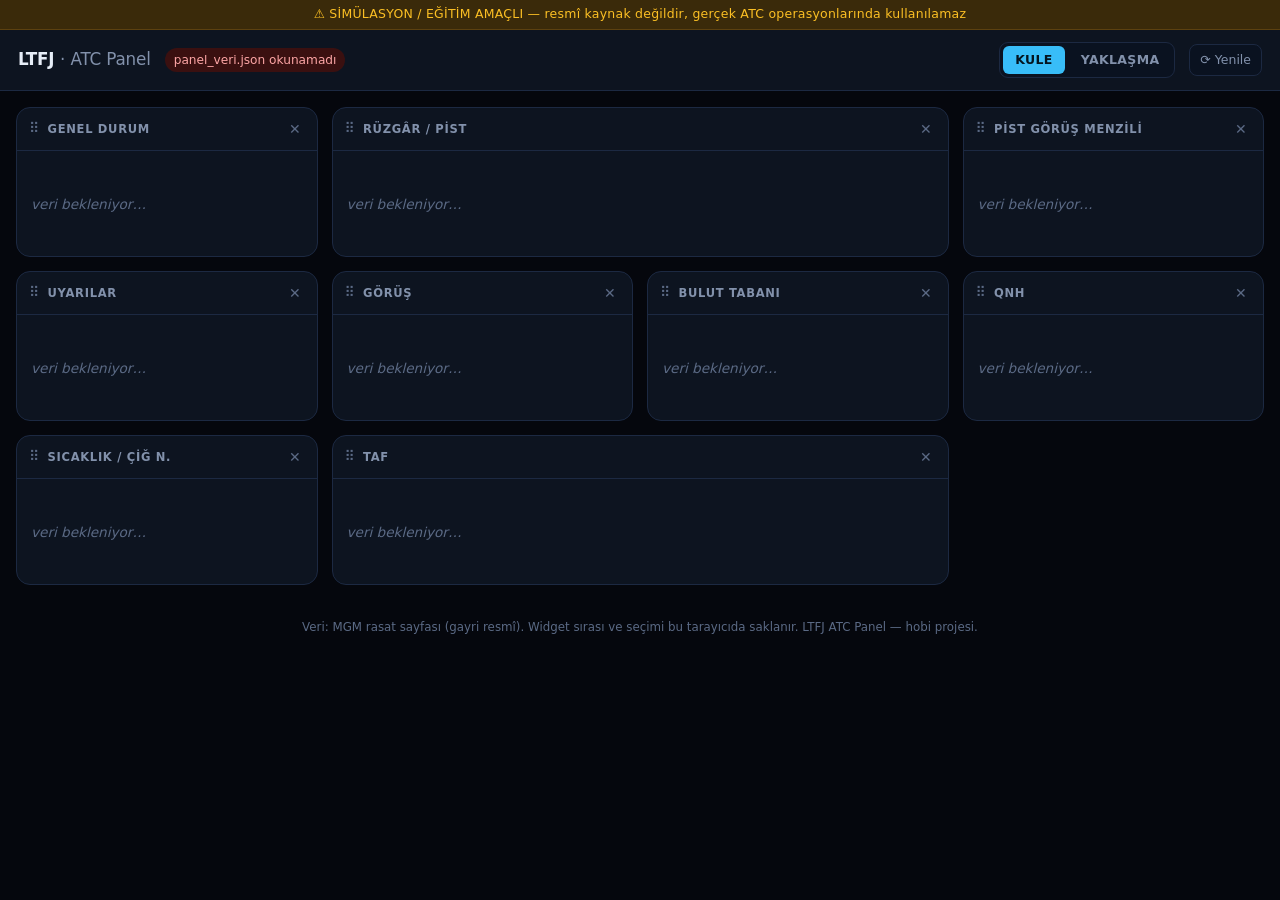
==== panel.html @ 1ec4395b "ATC kontrolörleri için widget tabanlı panel ekle (panel.html) Hava trafik kontrolörleri icin ham MET" ====
<!DOCTYPE html>
<html lang="tr">
<head>
<meta charset="utf-8">
<meta name="viewport" content="width=device-width, initial-scale=1">
<title>LTFJ · ATC Panel</title>
<meta name="description" content="LTFJ için widget tabanlı, koyu temalı hava trafik kontrol panosu">
<style>
  :root {
    --bg:#05070d; --panel:#0d1420; --panel2:#101a2c; --cizgi:#1c2942;
    --metin:#e6edf7; --soluk:#8291ab; --soluk2:#5b6a85;
    --accent:#38bdf8; --iyi:#22c55e; --uyari:#f59e0b; --kotu:#ef4444;
    --blu:#3b82f6; --wht:#94a3b8; --grn:#22c55e; --ylo:#eab308; --amb:#f97316; --red:#ef4444;
  }
  * { box-sizing:border-box; }
  html, body { background:var(--bg); }
  body {
    margin:0; color:var(--metin); min-height:100vh;
    font:15px/1.5 ui-sans-serif,system-ui,-apple-system,"Segoe UI",Roboto,sans-serif;
    -webkit-font-smoothing:antialiased;
  }
  .uyari-seridi {
    background:#3a2a0a; color:#fbbf24; border-bottom:1px solid #5c4110;
    font-size:.78rem; text-align:center; padding:5px 10px; letter-spacing:.02em;
  }
  header {
    display:flex; align-items:center; gap:14px; flex-wrap:wrap;
    padding:12px 18px; border-bottom:1px solid var(--cizgi); background:var(--panel);
    position:sticky; top:0; z-index:20;
  }
  header h1 { font-size:1.05rem; margin:0; font-weight:700; letter-spacing:-.01em; }
  header h1 span { color:var(--soluk); font-weight:500; }
  .tazelik { font-size:.76rem; padding:3px 9px; border-radius:999px; background:#132036; color:var(--soluk); white-space:nowrap; }
  .tazelik.uyari { background:#3a2a0a; color:#fbbf24; }
  .tazelik.kotu { background:#3a1010; color:#fca5a5; }
  .rol-secici { display:flex; gap:4px; background:#0a1220; border:1px solid var(--cizgi); border-radius:9px; padding:3px; }
  .rol-secici button {
    background:transparent; border:0; color:var(--soluk); font:inherit; font-weight:650;
    font-size:.78rem; padding:5px 12px; border-radius:6px; cursor:pointer; letter-spacing:.03em;
  }
  .rol-secici button.aktif { background:var(--accent); color:#04141f; }
  .spacer { flex:1; }
  .gizli-bar { display:flex; gap:6px; flex-wrap:wrap; align-items:center; }
  .gizli-bar .etiket { font-size:.72rem; color:var(--soluk2); }
  .chip {
    font-size:.74rem; color:var(--soluk); background:#0a1220; border:1px solid var(--cizgi);
    border-radius:999px; padding:4px 10px; cursor:pointer;
  }
  .chip:hover { color:var(--metin); border-color:var(--accent); }
  button.yenile {
    background:#0a1220; border:1px solid var(--cizgi); color:var(--soluk);
    border-radius:8px; padding:6px 10px; font:inherit; font-size:.78rem; cursor:pointer;
  }
  button.yenile:hover { color:var(--metin); border-color:var(--accent); }

  main { padding:16px; max-width:1600px; margin:0 auto; }
  #grid {
    display:grid; grid-template-columns:repeat(auto-fill, minmax(270px, 1fr)); gap:14px;
  }
  .w {
    background:var(--panel); border:1px solid var(--cizgi); border-radius:14px;
    padding:0; display:flex; flex-direction:column; min-height:150px;
  }
  .w.dragging { opacity:.35; }
  .w.buyuk { grid-column:span 2; }
  @media (max-width:640px) { .w.buyuk { grid-column:span 1; } }
  .w-bas {
    display:flex; align-items:center; gap:8px; padding:10px 12px;
    border-bottom:1px solid var(--cizgi); cursor:grab; user-select:none;
  }
  .w-bas:active { cursor:grabbing; }
  .w-bas .tutamac { color:var(--soluk2); font-size:.9rem; }
  .w-bas .baslik { font-size:.72rem; font-weight:700; letter-spacing:.06em; text-transform:uppercase; color:var(--soluk); }
  .w-bas .gizle { margin-left:auto; background:none; border:0; color:var(--soluk2); cursor:pointer; font-size:.85rem; padding:2px 4px; }
  .w-bas .gizle:hover { color:var(--kotu); }
  .w-govde { padding:14px; flex:1; display:flex; flex-direction:column; gap:8px; justify-content:center; }

  .buyuk-sayi { font-size:2.3rem; font-weight:700; letter-spacing:-.02em; font-variant-numeric:tabular-nums; line-height:1.05; }
  .birim { font-size:1rem; color:var(--soluk); font-weight:500; margin-left:4px; }
  .alt-satir { font-size:.8rem; color:var(--soluk); }
  .rozet { display:inline-flex; align-items:center; gap:6px; font-weight:700; font-size:.82rem; padding:4px 10px; border-radius:999px; color:#04141f; width:fit-content; }
  .liste { list-style:none; margin:0; padding:0; display:flex; flex-direction:column; gap:6px; font-size:.84rem; }
  .liste li { display:flex; justify-content:space-between; gap:10px; color:var(--metin); }
  .liste li b { font-variant-numeric:tabular-nums; }
  .kuyruk-uyari { color:var(--kotu); font-weight:700; }
  .bos { color:var(--soluk2); font-size:.85rem; font-style:italic; }
  .spark { width:100%; height:56px; display:block; margin-top:2px; }
  .spark-bos { font-size:.76rem; color:var(--soluk2); font-style:italic; }
  pre.ham {
    background:#0a1120; border:1px solid var(--cizgi); border-radius:9px; padding:9px 10px;
    font:.76rem/1.5 ui-monospace,SFMono-Regular,Menlo,monospace; color:var(--soluk);
    white-space:pre-wrap; word-break:break-word; margin:6px 0 0;
  }
  .taf-satir { padding:2px 0; }
  .dikkat-ok { color:var(--iyi); font-weight:650; }
  .dikkat-liste { list-style:none; margin:0; padding:0; display:flex; flex-direction:column; gap:8px; }
  .dikkat-liste li {
    background:#2a0f10; border:1px solid #5c1f22; color:#fca5a5; border-radius:9px;
    padding:8px 10px; font-size:.84rem; font-weight:600;
  }
  footer { text-align:center; color:var(--soluk2); font-size:.74rem; padding:18px 12px 30px; }
</style>
</head>
<body>

<div class="uyari-seridi">⚠️ SİMÜLASYON / EĞİTİM AMAÇLI — resmî kaynak değildir, gerçek ATC operasyonlarında kullanılamaz</div>

<header>
  <h1>LTFJ <span>· ATC Panel</span></h1>
  <span id="tazelik" class="tazelik">yükleniyor…</span>
  <div class="spacer"></div>
  <div class="gizli-bar" id="gizliBar"></div>
  <div class="rol-secici" role="group" aria-label="Kontrolör rolü">
    <button data-rol="TWR" id="rolTWR">KULE</button>
    <button data-rol="APP" id="rolAPP">YAKLAŞMA</button>
  </div>
  <button class="yenile" id="yenileBtn">⟳ Yenile</button>
</header>

<main>
  <div id="grid"></div>
</main>

<footer>Veri: MGM rasat sayfası (gayri resmî). Widget sırası ve seçimi bu tarayıcıda saklanır. LTFJ ATC Panel — hobi projesi.</footer>

<script>
(function () {
  "use strict";

  var DATA_URL = "panel_veri.json";
  var STORAGE_KEY = "ltfj_panel_v1";
  var REFRESH_MS = 60000;
  var GRAFIK_PENCERE_SAAT = 6;
  var GRAFIK_MIN_NOKTA = 2;
  var GRAFIK_YEDEK_NOKTA = 12;

  var RENK_KODU = { BLU:"#3b82f6", WHT:"#94a3b8", GRN:"#22c55e", YLO:"#eab308", AMB:"#f97316", RED:"#ef4444" };
  var RENK_SIMGE = { BLU:"🔵", WHT:"⚪", GRN:"🟢", YLO:"🟡", AMB:"🟠", RED:"🔴" };

  var WIDGETS = {
    durum:    { baslik: "Genel Durum",         buyuk:false, render: renderDurum },
    ruzgar:   { baslik: "Rüzgâr / Pist",        buyuk:true,  render: renderRuzgar },
    rvr:      { baslik: "Pist Görüş Menzili",   buyuk:false, render: renderRVR },
    gorus:    { baslik: "Görüş",                buyuk:false, render: renderGorus },
    tavan:    { baslik: "Bulut Tabanı",         buyuk:false, render: renderTavan },
    qnh:      { baslik: "QNH",                  buyuk:false, render: renderQNH },
    sicaklik: { baslik: "Sıcaklık / Çiğ N.",    buyuk:false, render: renderSicaklik },
    dikkat:   { baslik: "Uyarılar",             buyuk:false, render: renderDikkat },
    taf:      { baslik: "TAF",                  buyuk:true,  render: renderTAF },
  };

  var PRESETS = {
    TWR: ["durum", "ruzgar", "rvr", "dikkat", "gorus", "tavan", "qnh", "sicaklik", "taf"],
    APP: ["durum", "qnh", "tavan", "gorus", "dikkat", "ruzgar", "sicaklik", "rvr", "taf"],
  };

  var grid = document.getElementById("grid");
  var tazelikEl = document.getElementById("tazelik");
  var gizliBar = document.getElementById("gizliBar");
  var veri = null;
  var layout = yukleDuzen();

  // ---------------------------------------------------------------- duzen ---
  function varsayilanDuzen(rol) {
    return { rol: rol, sira: PRESETS[rol].slice(), gizli: [] };
  }

  function yukleDuzen() {
    try {
      var ham = localStorage.getItem(STORAGE_KEY);
      if (!ham) return varsayilanDuzen("TWR");
      var d = JSON.parse(ham);
      if (!d || !Array.isArray(d.sira)) return varsayilanDuzen("TWR");
      var bilinen = Object.keys(WIDGETS);
      d.sira = d.sira.filter(function (k) { return bilinen.indexOf(k) !== -1; });
      bilinen.forEach(function (k) {
        if (d.sira.indexOf(k) === -1 && (d.gizli || []).indexOf(k) === -1) d.sira.push(k);
      });
      d.gizli = (d.gizli || []).filter(function (k) { return bilinen.indexOf(k) !== -1; });
      return d;
    } catch (e) { return varsayilanDuzen("TWR"); }
  }

  function kaydetDuzen() {
    try { localStorage.setItem(STORAGE_KEY, JSON.stringify(layout)); } catch (e) { /* localStorage yoksa sessizce gec */ }
  }

  function rolUygula(rol) {
    layout = varsayilanDuzen(rol);
    kaydetDuzen();
    izgaraKur();
    guncelleTumWidgetlar();
    rolDugmeleriGuncelle();
  }

  function rolDugmeleriGuncelle() {
    document.getElementById("rolTWR").classList.toggle("aktif", layout.rol === "TWR");
    document.getElementById("rolAPP").classList.toggle("aktif", layout.rol === "APP");
  }

  // ---------------------------------------------------------------- izgara ---
  function izgaraKur() {
    grid.innerHTML = "";
    layout.sira.forEach(function (key) {
      if (layout.gizli.indexOf(key) !== -1) return;
      var w = WIDGETS[key];
      if (!w) return;
      var sec = document.createElement("section");
      sec.className = "w" + (w.buyuk ? " buyuk" : "");
      sec.draggable = true;
      sec.dataset.key = key;
      sec.innerHTML =
        '<div class="w-bas">' +
          '<span class="tutamac">⠿</span>' +
          '<span class="baslik">' + w.baslik + '</span>' +
          '<button class="gizle" title="Widgetı gizle" data-gizle="' + key + '">✕</button>' +
        '</div>' +
        '<div class="w-govde" data-govde="' + key + '"><span class="bos">veri bekleniyor…</span></div>';
      grid.appendChild(sec);
    });
    gizliBarKur();
    surukleBirakBagla();
  }

  function gizliBarKur() {
    gizliBar.innerHTML = "";
    if (!layout.gizli.length) return;
    var etiket = document.createElement("span");
    etiket.className = "etiket";
    etiket.textContent = "Gizli:";
    gizliBar.appendChild(etiket);
    layout.gizli.forEach(function (key) {
      var w = WIDGETS[key];
      if (!w) return;
      var chip = document.createElement("button");
      chip.className = "chip";
      chip.textContent = "+ " + w.baslik;
      chip.addEventListener("click", function () {
        layout.gizli = layout.gizli.filter(function (k) { return k !== key; });
        if (layout.sira.indexOf(key) === -1) layout.sira.push(key);
        kaydetDuzen();
        izgaraKur();
        guncelleTumWidgetlar();
      });
      gizliBar.appendChild(chip);
    });
  }

  grid.addEventListener("click", function (e) {
    var btn = e.target.closest("[data-gizle]");
    if (!btn) return;
    var key = btn.getAttribute("data-gizle");
    layout.sira = layout.sira.filter(function (k) { return k !== key; });
    layout.gizli.push(key);
    kaydetDuzen();
    izgaraKur();
    guncelleTumWidgetlar();
  });

  // ------------------------------------------------------- surukle-birak ---
  function surukleBirakBagla() {
    var tumu = grid.querySelectorAll(".w");
    tumu.forEach(function (el) {
      el.addEventListener("dragstart", function () { el.classList.add("dragging"); });
      el.addEventListener("dragend", function () {
        el.classList.remove("dragging");
        layout.sira = [].slice.call(grid.querySelectorAll(".w")).map(function (n) { return n.dataset.key; });
        kaydetDuzen();
      });
    });
  }

  grid.addEventListener("dragover", function (e) {
    e.preventDefault();
    var suruklenen = grid.querySelector(".w.dragging");
    if (!suruklenen) return;
    var sonraki = surukleSonrakiElemani(e.clientY, e.clientX);
    if (sonraki == null) grid.appendChild(suruklenen);
    else grid.insertBefore(suruklenen, sonraki);
  });

  function surukleSonrakiElemani(y) {
    var elemanlar = [].slice.call(grid.querySelectorAll(".w:not(.dragging)"));
    var enYakin = { fark: -Infinity, el: null };
    elemanlar.forEach(function (el) {
      var kutu = el.getBoundingClientRect();
      var fark = y - kutu.top - kutu.height / 2;
      if (fark < 0 && fark > enYakin.fark) enYakin = { fark: fark, el: el };
    });
    return enYakin.el;
  }

  // ------------------------------------------------------------ tazelik ---
  function tazelikGuncelle() {
    if (!veri || !veri.uretildi) return;
    var uretildi = new Date(veri.uretildi);
    var farkDk = Math.round((Date.now() - uretildi.getTime()) / 60000);
    var metin = farkDk <= 0 ? "az önce güncellendi" : farkDk + " dk önce güncellendi";
    tazelikEl.textContent = metin;
    tazelikEl.className = "tazelik" + (farkDk >= 60 ? " kotu" : farkDk >= 20 ? " uyari" : "");
  }

  // -------------------------------------------------------------- veri ---
  function veriYukle() {
    fetch(DATA_URL + "?_=" + Date.now(), { cache: "no-store" })
      .then(function (r) { if (!r.ok) throw new Error("HTTP " + r.status); return r.json(); })
      .then(function (v) {
        veri = v;
        tazelikGuncelle();
        guncelleTumWidgetlar();
      })
      .catch(function (err) {
        tazelikEl.textContent = "panel_veri.json okunamadı";
        tazelikEl.className = "tazelik kotu";
        console.error("[panel] veri yüklenemedi:", err);
      });
  }

  function guncelleTumWidgetlar() {
    Object.keys(WIDGETS).forEach(function (key) {
      var govde = grid.querySelector('[data-govde="' + key + '"]');
      if (!govde) return;
      try { WIDGETS[key].render(govde, veri); }
      catch (e) { govde.innerHTML = '<span class="bos">render hatası</span>'; console.error(key, e); }
    });
  }

  // ------------------------------------------------------------ yardimci ---
  function esc(s) {
    return String(s == null ? "" : s).replace(/[&<>"']/g, function (c) {
      return { "&": "&amp;", "<": "&lt;", ">": "&gt;", '"': "&quot;", "'": "&#39;" }[c];
    });
  }

  function gecmisNoktalari(gecmis, alan, sinir) {
    var out = [];
    (gecmis || []).forEach(function (g) {
      var t = Date.parse(g.zaman);
      if (isNaN(t)) return;
      if (sinir != null && t < sinir) return;
      if (g[alan] == null) return;
      out.push([t, g[alan]]);
    });
    out.sort(function (a, b) { return a[0] - b[0]; });
    return out;
  }

  function grafikVerisi(gecmis, alan) {
    var simdi = Date.now();
    var sinir = simdi - GRAFIK_PENCERE_SAAT * 3600 * 1000;
    var noktalar = gecmisNoktalari(gecmis, alan, sinir);
    if (noktalar.length >= GRAFIK_MIN_NOKTA) return noktalar;
    var tumu = gecmisNoktalari(gecmis, alan, null);
    return tumu.slice(-GRAFIK_YEDEK_NOKTA);
  }

  function sparkline(noktalar, renk) {
    if (noktalar.length < 2) return '<div class="spark-bos">yetersiz veri</div>';
    var w = 280, h = 56;
    var vals = noktalar.map(function (p) { return p[1]; });
    var vMin = Math.min.apply(null, vals), vMax = Math.max.apply(null, vals);
    if (vMin === vMax) { vMin -= 1; vMax += 1; }
    var pad = (vMax - vMin) * 0.15; vMin -= pad; vMax += pad;
    var t0 = noktalar[0][0], t1 = noktalar[noktalar.length - 1][0];
    var span = (t1 - t0) || 1;
    function x(t) { return 4 + (w - 8) * ((t - t0) / span); }
    function y(v) { return h - 4 - (h - 8) * ((v - vMin) / (vMax - vMin)); }
    var d = noktalar.map(function (p, i) { return (i === 0 ? "M" : "L") + x(p[0]).toFixed(1) + "," + y(p[1]).toFixed(1); }).join(" ");
    var lx = x(noktalar[noktalar.length - 1][0]), ly = y(noktalar[noktalar.length - 1][1]);
    return '<svg viewBox="0 0 ' + w + ' ' + h + '" class="spark" preserveAspectRatio="none">' +
      '<path d="' + d + '" fill="none" stroke="' + renk + '" stroke-width="2" stroke-linejoin="round" stroke-linecap="round"/>' +
      '<circle cx="' + lx.toFixed(1) + '" cy="' + ly.toFixed(1) + '" r="3" fill="' + renk + '"/></svg>';
  }

  function polar(cx, cy, bearingDeg, r) {
    var rad = bearingDeg * Math.PI / 180;
    return { x: cx + r * Math.sin(rad), y: cy - r * Math.cos(rad) };
  }

  // ------------------------------------------------------------ widgetlar ---
  function bosMetar(govde) { govde.innerHTML = '<span class="bos">METAR/SPECI yok</span>'; }

  function renderDurum(govde, v) {
    var m = v && v.metar;
    if (!m) return bosMetar(govde);
    if (!m.renk) { govde.innerHTML = '<span class="bos">renk durumu hesaplanamadı</span>'; return; }
    var kod = m.renk[0], aciklama = m.renk[1];
    govde.innerHTML =
      '<div class="rozet" style="background:' + (RENK_KODU[kod] || "#666") + '">' + (RENK_SIMGE[kod] || "") + " " + kod + "</div>" +
      '<div class="alt-satir">' + esc(aciklama) + "</div>" +
      '<div class="alt-satir">' + esc(m.ozet) + "</div>";
  }

  function renderRuzgar(govde, v) {
    var m = v && v.metar;
    if (!m) return bosMetar(govde);
    var yon = m.ruzgar.yon, hiz = m.ruzgar.hiz, hamle = m.ruzgar.hamle;
    var cx = 100, cy = 100, r = 78;
    var svg = '<svg viewBox="0 0 200 200" width="100%" height="200" style="display:block">';
    // pusula halkasi
    svg += '<circle cx="' + cx + '" cy="' + cy + '" r="' + r + '" fill="none" stroke="#1c2942" stroke-width="1"/>';
    [0, 90, 180, 270].forEach(function (b) {
      var p1 = polar(cx, cy, b, r), p2 = polar(cx, cy, b, r - 7);
      svg += '<line x1="' + p1.x.toFixed(1) + '" y1="' + p1.y.toFixed(1) + '" x2="' + p2.x.toFixed(1) + '" y2="' + p2.y.toFixed(1) + '" stroke="#5b6a85" stroke-width="1.5"/>';
    });
    var kN = polar(cx, cy, 0, r + 12);
    svg += '<text x="' + kN.x.toFixed(1) + '" y="' + (kN.y + 4).toFixed(1) + '" fill="#5b6a85" font-size="10" text-anchor="middle">N</text>';
    // pist ekseni (06/24, gercek yon 64.10 / 244.12 - LTFJ AIP AD 2.12)
    var PIST_YONU = 64.10;
    var u1 = polar(cx, cy, PIST_YONU, r - 4), u2 = polar(cx, cy, PIST_YONU + 180, r - 4);
    svg += '<line x1="' + u1.x.toFixed(1) + '" y1="' + u1.y.toFixed(1) + '" x2="' + u2.x.toFixed(1) + '" y2="' + u2.y.toFixed(1) + '" stroke="#e6edf7" stroke-width="6" stroke-linecap="round" opacity=".85"/>';
    var e1 = polar(cx, cy, PIST_YONU, r + 14), e2 = polar(cx, cy, PIST_YONU + 180, r + 14);
    svg += '<text x="' + e1.x.toFixed(1) + '" y="' + (e1.y + 4).toFixed(1) + '" fill="#e6edf7" font-size="11" font-weight="700" text-anchor="middle">06</text>';
    svg += '<text x="' + e2.x.toFixed(1) + '" y="' + (e2.y + 4).toFixed(1) + '" fill="#e6edf7" font-size="11" font-weight="700" text-anchor="middle">24</text>';
    // ruzgar oku: "geldigi" yonden merkeze doru
    if (yon == null) {
      svg += '<circle cx="' + cx + '" cy="' + cy + '" r="5" fill="#38bdf8"/>';
      svg += '<text x="' + cx + '" y="' + (cy + 26) + '" fill="#38bdf8" font-size="11" text-anchor="middle" font-weight="700">DEĞİŞKEN</text>';
    } else if (!hiz) {
      svg += '<circle cx="' + cx + '" cy="' + cy + '" r="5" fill="#8291ab"/>';
      svg += '<text x="' + cx + '" y="' + (cy + 26) + '" fill="#8291ab" font-size="11" text-anchor="middle" font-weight="700">SAKİN</text>';
    } else {
      var kuyrukU = polar(cx, cy, yon, r - 6), ucU = polar(cx, cy, yon, 26);
      svg += '<line x1="' + kuyrukU.x.toFixed(1) + '" y1="' + kuyrukU.y.toFixed(1) + '" x2="' + ucU.x.toFixed(1) + '" y2="' + ucU.y.toFixed(1) + '" stroke="#f59e0b" stroke-width="4" stroke-linecap="round" marker-end="url(#ok)"/>';
      svg += '<defs><marker id="ok" markerWidth="10" markerHeight="10" refX="3" refY="3" orient="auto"><path d="M0,0 L6,3 L0,6 Z" fill="#f59e0b"/></marker></defs>';
    }
    svg += "</svg>";

    var altbilgi = '<div class="alt-satir">' + (yon != null ? (String(yon).padStart(3, "0") + "°") : "VRB") +
      (hiz != null ? " / " + hiz + " kt" : "") + (hamle ? " (hamle " + hamle + " kt)" : "") + "</div>";

    var pistler = (m.pistler || []).map(function (p) {
      var yanTxt = p.yan.toFixed(0) + " kt " + esc(p.yan_taraf);
      var basTxt = p.kuyruk
        ? '<span class="' + (p.kuyruk_asildi ? "kuyruk-uyari" : "") + '">KUYRUK ' + Math.abs(p.bas).toFixed(0) + " kt" + (p.kuyruk_asildi ? " ⚠" : "") + "</span>"
        : "baş " + p.bas.toFixed(0) + " kt";
      return "<li><span>" + esc(p.pist) + "</span><b>" + basTxt + " · " + yanTxt + "</b></li>";
    }).join("");

    govde.innerHTML = svg + altbilgi + (pistler ? '<ul class="liste">' + pistler + "</ul>" : '<span class="bos">pist bileşeni yok</span>') +
      (m.tercih_pist ? '<div class="alt-satir">Uygun pist: <b>' + esc(m.tercih_pist) + "</b></div>" : "");
  }

  function renkliGovde(deger, birim, renkKodu, altSatir) {
    var renk = renkKodu ? (RENK_KODU[renkKodu] || "#8291ab") : null;
    return '<div class="buyuk-sayi"' + (renk ? ' style="color:' + renk + '"' : "") + ">" + deger +
      (birim ? '<span class="birim">' + birim + "</span>" : "") + "</div>" +
      (altSatir ? '<div class="alt-satir">' + altSatir + "</div>" : "");
  }

  function renderRVR(govde, v) {
    var m = v && v.metar;
    if (!m) return bosMetar(govde);
    if (!m.rvr || !m.rvr.length) {
      govde.innerHTML = renkliGovde(m.cavok ? "CAVOK" : (m.gorus != null ? (m.gorus >= 9999 ? "10+" : m.gorus) : "?"),
        m.cavok || m.gorus == null || m.gorus >= 9999 ? "" : "m", m.renk ? m.renk[0] : null,
        "RVR yayınlanmıyor — görüş değeri");
      return;
    }
    govde.innerHTML = '<ul class="liste">' + m.rvr.map(function (s) { return "<li>" + esc(s) + "</li>"; }).join("") + "</ul>" +
      (m.gorus_op && m.gorus_op.length ? '<div class="alt-satir">' + m.gorus_op.map(esc).join("<br>") + "</div>" : "");
  }

  function renderGorus(govde, v) {
    var m = v && v.metar;
    if (!m) return bosMetar(govde);
    var deger = m.cavok ? "CAVOK" : (m.gorus == null ? "?" : (m.gorus >= 9999 ? "10+" : m.gorus));
    var birim = m.cavok || m.gorus == null || m.gorus >= 9999 ? "" : "m";
    govde.innerHTML = renkliGovde(deger, birim, m.renk ? m.renk[0] : null, m.hava && m.hava.length ? esc(m.hava.join(" ")) : "");
  }

  function renderTavan(govde, v) {
    var m = v && v.metar;
    if (!m) return bosMetar(govde);
    var deger = m.tavan == null ? "—" : m.tavan;
    var altSatir = m.tavan == null ? "bildirilmemiş" : "";
    if (m.sis_riski) altSatir = (altSatir ? altSatir + "<br>" : "") + "🌫 " + esc(m.sis_riski);
    govde.innerHTML = renkliGovde(deger, m.tavan == null ? "" : "ft", m.renk ? m.renk[0] : null, altSatir);
  }

  function renderQNH(govde, v) {
    var m = v && v.metar;
    if (!m) return bosMetar(govde);
    var noktalar = grafikVerisi(v.gecmis, "qnh");
    govde.innerHTML = renkliGovde(m.qnh == null ? "—" : m.qnh, m.qnh == null ? "" : "hPa", null, "") +
      sparkline(noktalar, "#38bdf8");
  }

  function renderSicaklik(govde, v) {
    var m = v && v.metar;
    if (!m) return bosMetar(govde);
    var fark = (m.sicaklik != null && m.cig_noktasi != null) ? (m.sicaklik - m.cig_noktasi) : null;
    govde.innerHTML =
      '<div class="buyuk-sayi">' + (m.sicaklik == null ? "—" : m.sicaklik) + '<span class="birim">°C</span></div>' +
      '<div class="alt-satir">Çiğ noktası ' + (m.cig_noktasi == null ? "—" : m.cig_noktasi + "°C") +
      (fark != null ? " · Δ " + fark + "°C" : "") + "</div>" +
      sparkline(grafikVerisi(v.gecmis, "sicaklik"), "#f87171");
  }

  function renderDikkat(govde, v) {
    var m = v && v.metar;
    if (!m) return bosMetar(govde);
    var madde = (m.dikkat || []).slice();
    if (m.prs && m.prs.length) madde.push("Tercihli pist sistemi askıda: " + m.prs.join(", "));
    if (!madde.length) { govde.innerHTML = '<span class="dikkat-ok">✓ Aktif uyarı yok</span>'; return; }
    govde.innerHTML = '<ul class="dikkat-liste">' + madde.map(function (s) { return "<li>" + esc(s) + "</li>"; }).join("") + "</ul>";
  }

  function renderTAF(govde, v) {
    var t = v && v.taf;
    if (!t) { govde.innerHTML = '<span class="bos">TAF yok</span>'; return; }
    var bicimli = t.metin.replace(/\s(?=(FM\d|BECMG|TEMPO|PROB\d))/g, "\n    ");
    govde.innerHTML = '<pre class="ham">' + esc(bicimli) + "</pre>";
  }

  // -------------------------------------------------------------- basla ---
  document.getElementById("rolTWR").addEventListener("click", function () { rolUygula("TWR"); });
  document.getElementById("rolAPP").addEventListener("click", function () { rolUygula("APP"); });
  document.getElementById("yenileBtn").addEventListener("click", veriYukle);

  izgaraKur();
  rolDugmeleriGuncelle();
  veriYukle();
  setInterval(veriYukle, REFRESH_MS);
  setInterval(tazelikGuncelle, 10000);
})();
</script>
</body>
</html>
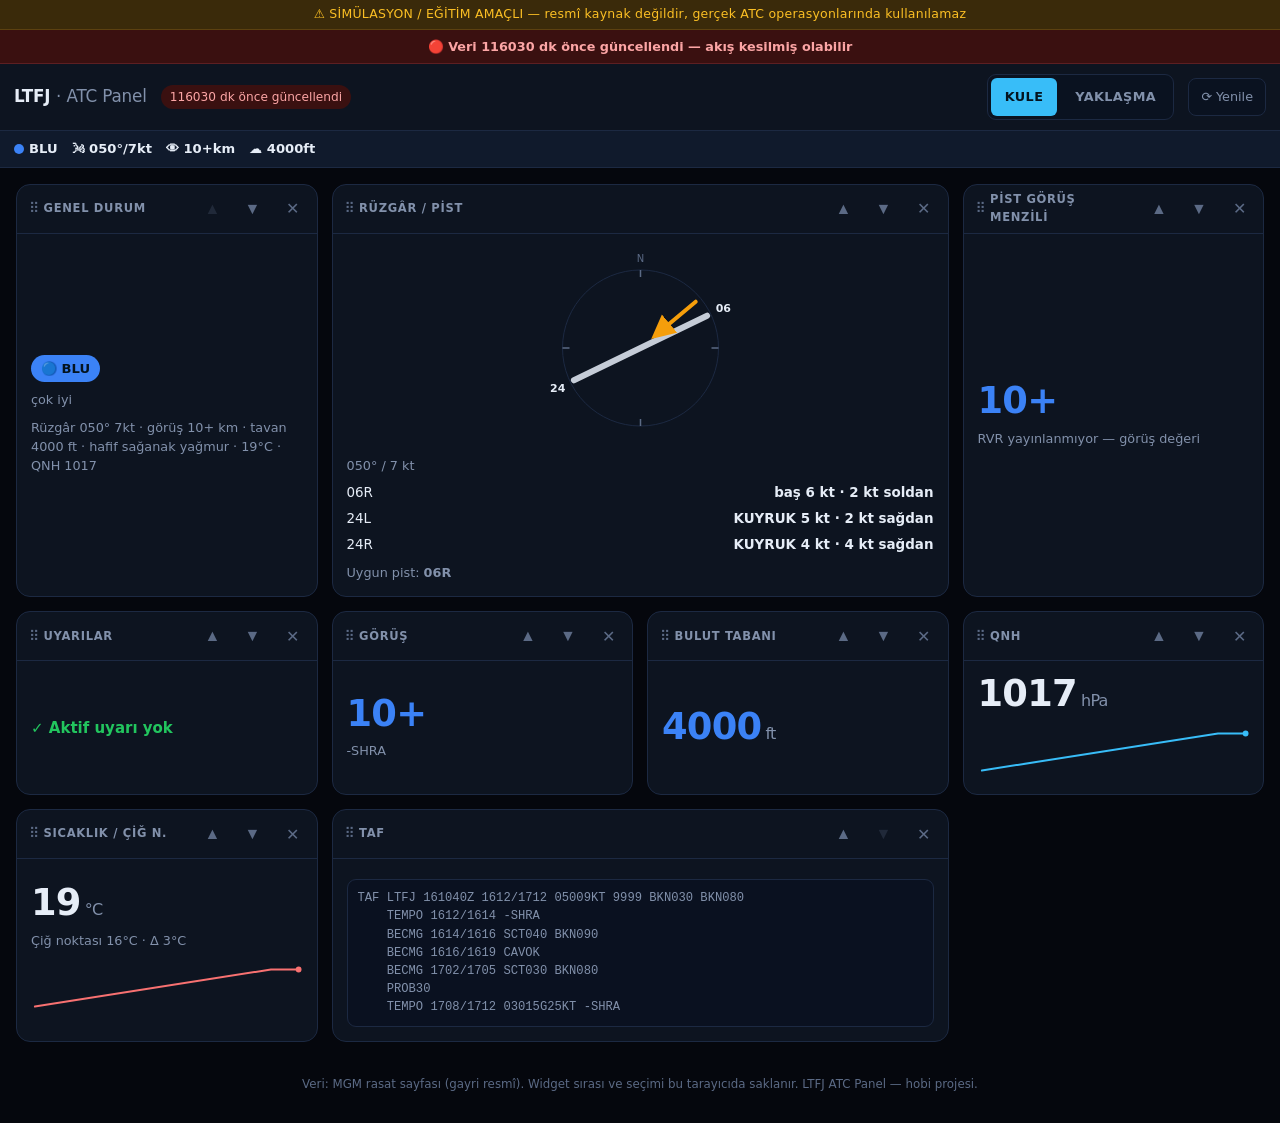
==== commit 69f6e618: "ATC panelini telefon/dokunmatik kullanim icin optimize et Kontrolorlerin panele telefonlarindan anin" ====
--- a/panel.html
+++ b/panel.html
@@ -5,6 +5,14 @@
 <meta name="viewport" content="width=device-width, initial-scale=1">
 <title>LTFJ · ATC Panel</title>
 <meta name="description" content="LTFJ için widget tabanlı, koyu temalı hava trafik kontrol panosu">
+<meta name="theme-color" content="#05070d">
+<meta name="mobile-web-app-capable" content="yes">
+<meta name="apple-mobile-web-app-capable" content="yes">
+<meta name="apple-mobile-web-app-status-bar-style" content="black-translucent">
+<meta name="apple-mobile-web-app-title" content="LTFJ ATC">
+<link rel="manifest" href="panel_manifest.json">
+<link rel="apple-touch-icon" href="panel_icon.png">
+<link rel="icon" href="panel_icon.svg" type="image/svg+xml">
 <style>
   :root {
     --bg:#05070d; --panel:#0d1420; --panel2:#101a2c; --cizgi:#1c2942;
@@ -23,10 +31,15 @@
     background:#3a2a0a; color:#fbbf24; border-bottom:1px solid #5c4110;
     font-size:.78rem; text-align:center; padding:5px 10px; letter-spacing:.02em;
   }
+  .sabit-ust { position:sticky; top:0; z-index:20; }
+  .bayat-bant {
+    background:#3a1010; color:#fca5a5; border-bottom:1px solid #5c1f22;
+    font-size:.8rem; font-weight:650; text-align:center; padding:7px 10px;
+  }
+  .bayat-bant.uyari { background:#3a2a0a; color:#fbbf24; border-bottom-color:#5c4110; }
   header {
     display:flex; align-items:center; gap:14px; flex-wrap:wrap;
-    padding:12px 18px; border-bottom:1px solid var(--cizgi); background:var(--panel);
-    position:sticky; top:0; z-index:20;
+    padding:10px 14px; border-bottom:1px solid var(--cizgi); background:var(--panel);
   }
   header h1 { font-size:1.05rem; margin:0; font-weight:700; letter-spacing:-.01em; }
   header h1 span { color:var(--soluk); font-weight:500; }
@@ -36,22 +49,43 @@
   .rol-secici { display:flex; gap:4px; background:#0a1220; border:1px solid var(--cizgi); border-radius:9px; padding:3px; }
   .rol-secici button {
     background:transparent; border:0; color:var(--soluk); font:inherit; font-weight:650;
-    font-size:.78rem; padding:5px 12px; border-radius:6px; cursor:pointer; letter-spacing:.03em;
+    font-size:.8rem; padding:8px 14px; border-radius:6px; cursor:pointer; letter-spacing:.03em;
+    min-height:38px;
   }
   .rol-secici button.aktif { background:var(--accent); color:#04141f; }
   .spacer { flex:1; }
   .gizli-bar { display:flex; gap:6px; flex-wrap:wrap; align-items:center; }
   .gizli-bar .etiket { font-size:.72rem; color:var(--soluk2); }
   .chip {
-    font-size:.74rem; color:var(--soluk); background:#0a1220; border:1px solid var(--cizgi);
-    border-radius:999px; padding:4px 10px; cursor:pointer;
+    font-size:.78rem; color:var(--soluk); background:#0a1220; border:1px solid var(--cizgi);
+    border-radius:999px; padding:8px 13px; cursor:pointer; min-height:36px;
   }
   .chip:hover { color:var(--metin); border-color:var(--accent); }
   button.yenile {
     background:#0a1220; border:1px solid var(--cizgi); color:var(--soluk);
-    border-radius:8px; padding:6px 10px; font:inherit; font-size:.78rem; cursor:pointer;
+    border-radius:8px; padding:8px 12px; font:inherit; font-size:.8rem; cursor:pointer;
+    min-height:38px;
   }
   button.yenile:hover { color:var(--metin); border-color:var(--accent); }
+
+  .ozet-serit {
+    display:flex; align-items:center; gap:14px; flex-wrap:wrap;
+    padding:8px 14px; background:var(--panel2); border-bottom:1px solid var(--cizgi);
+    font-size:.82rem; font-weight:650;
+  }
+  .ozet-serit .oge { display:flex; align-items:center; gap:5px; white-space:nowrap; }
+  .ozet-serit .renk-nokta {
+    display:inline-block; width:10px; height:10px; border-radius:50%; flex:none;
+  }
+  @media (max-width:640px) {
+    header { padding:8px 12px; gap:8px; }
+    header h1 { font-size:.95rem; }
+    .spacer { display:none; }
+    .rol-secici { flex:1; }
+    .rol-secici button { flex:1; text-align:center; }
+    button.yenile { flex:none; }
+    .ozet-serit { font-size:.78rem; gap:10px; padding:7px 12px; }
+  }
 
   main { padding:16px; max-width:1600px; margin:0 auto; }
   #grid {
@@ -65,14 +99,20 @@
   .w.buyuk { grid-column:span 2; }
   @media (max-width:640px) { .w.buyuk { grid-column:span 1; } }
   .w-bas {
-    display:flex; align-items:center; gap:8px; padding:10px 12px;
+    display:flex; align-items:center; gap:4px; padding:6px 6px 6px 12px;
     border-bottom:1px solid var(--cizgi); cursor:grab; user-select:none;
   }
   .w-bas:active { cursor:grabbing; }
   .w-bas .tutamac { color:var(--soluk2); font-size:.9rem; }
-  .w-bas .baslik { font-size:.72rem; font-weight:700; letter-spacing:.06em; text-transform:uppercase; color:var(--soluk); }
-  .w-bas .gizle { margin-left:auto; background:none; border:0; color:var(--soluk2); cursor:pointer; font-size:.85rem; padding:2px 4px; }
-  .w-bas .gizle:hover { color:var(--kotu); }
+  .w-bas .baslik { font-size:.72rem; font-weight:700; letter-spacing:.06em; text-transform:uppercase; color:var(--soluk); margin-right:auto; }
+  .w-bas button {
+    background:none; border:0; color:var(--soluk2); cursor:pointer;
+    font-size:1rem; width:36px; height:36px; border-radius:8px; flex:none;
+    display:flex; align-items:center; justify-content:center;
+  }
+  .w-bas button:hover, .w-bas button:active { background:#152238; color:var(--metin); }
+  .w-bas .gizle:hover, .w-bas .gizle:active { color:var(--kotu); }
+  .w-bas .tasi[disabled] { opacity:.25; pointer-events:none; }
   .w-govde { padding:14px; flex:1; display:flex; flex-direction:column; gap:8px; justify-content:center; }
 
   .buyuk-sayi { font-size:2.3rem; font-weight:700; letter-spacing:-.02em; font-variant-numeric:tabular-nums; line-height:1.05; }
@@ -105,17 +145,21 @@
 
 <div class="uyari-seridi">⚠️ SİMÜLASYON / EĞİTİM AMAÇLI — resmî kaynak değildir, gerçek ATC operasyonlarında kullanılamaz</div>
 
-<header>
-  <h1>LTFJ <span>· ATC Panel</span></h1>
-  <span id="tazelik" class="tazelik">yükleniyor…</span>
-  <div class="spacer"></div>
-  <div class="gizli-bar" id="gizliBar"></div>
-  <div class="rol-secici" role="group" aria-label="Kontrolör rolü">
-    <button data-rol="TWR" id="rolTWR">KULE</button>
-    <button data-rol="APP" id="rolAPP">YAKLAŞMA</button>
-  </div>
-  <button class="yenile" id="yenileBtn">⟳ Yenile</button>
-</header>
+<div class="sabit-ust">
+  <div id="bayatBant" class="bayat-bant" hidden></div>
+  <header>
+    <h1>LTFJ <span>· ATC Panel</span></h1>
+    <span id="tazelik" class="tazelik">yükleniyor…</span>
+    <div class="spacer"></div>
+    <div class="gizli-bar" id="gizliBar"></div>
+    <div class="rol-secici" role="group" aria-label="Kontrolör rolü">
+      <button data-rol="TWR" id="rolTWR">KULE</button>
+      <button data-rol="APP" id="rolAPP">YAKLAŞMA</button>
+    </div>
+    <button class="yenile" id="yenileBtn">⟳ Yenile</button>
+  </header>
+  <div id="ozetSerit" class="ozet-serit" hidden></div>
+</div>
 
 <main>
   <div id="grid"></div>
@@ -157,6 +201,8 @@
   var grid = document.getElementById("grid");
   var tazelikEl = document.getElementById("tazelik");
   var gizliBar = document.getElementById("gizliBar");
+  var bayatBantEl = document.getElementById("bayatBant");
+  var ozetSeridEl = document.getElementById("ozetSerit");
   var veri = null;
   var layout = yukleDuzen();
 
@@ -201,10 +247,11 @@
   // ---------------------------------------------------------------- izgara ---
   function izgaraKur() {
     grid.innerHTML = "";
-    layout.sira.forEach(function (key) {
-      if (layout.gizli.indexOf(key) !== -1) return;
+    var gorunur = layout.sira.filter(function (key) {
+      return layout.gizli.indexOf(key) === -1 && WIDGETS[key];
+    });
+    gorunur.forEach(function (key, i) {
       var w = WIDGETS[key];
-      if (!w) return;
       var sec = document.createElement("section");
       sec.className = "w" + (w.buyuk ? " buyuk" : "");
       sec.draggable = true;
@@ -213,6 +260,8 @@
         '<div class="w-bas">' +
           '<span class="tutamac">⠿</span>' +
           '<span class="baslik">' + w.baslik + '</span>' +
+          '<button class="tasi" title="Yukarı taşı" data-tasi="yukari" data-key="' + key + '"' + (i === 0 ? " disabled" : "") + '>▲</button>' +
+          '<button class="tasi" title="Aşağı taşı" data-tasi="asagi" data-key="' + key + '"' + (i === gorunur.length - 1 ? " disabled" : "") + '>▼</button>' +
           '<button class="gizle" title="Widgetı gizle" data-gizle="' + key + '">✕</button>' +
         '</div>' +
         '<div class="w-govde" data-govde="' + key + '"><span class="bos">veri bekleniyor…</span></div>';
@@ -220,6 +269,19 @@
     });
     gizliBarKur();
     surukleBirakBagla();
+  }
+
+  function hareketEttir(key, yon) {
+    var i = layout.sira.indexOf(key);
+    if (i === -1) return;
+    var j = yon === "yukari" ? i - 1 : i + 1;
+    if (j < 0 || j >= layout.sira.length) return;
+    var tmp = layout.sira[i];
+    layout.sira[i] = layout.sira[j];
+    layout.sira[j] = tmp;
+    kaydetDuzen();
+    izgaraKur();
+    guncelleTumWidgetlar();
   }
 
   function gizliBarKur() {
@@ -247,6 +309,9 @@
   }
 
   grid.addEventListener("click", function (e) {
+    var tasiBtn = e.target.closest("[data-tasi]");
+    if (tasiBtn) { hareketEttir(tasiBtn.getAttribute("data-key"), tasiBtn.getAttribute("data-tasi")); return; }
+
     var btn = e.target.closest("[data-gizle]");
     if (!btn) return;
     var key = btn.getAttribute("data-gizle");
@@ -298,6 +363,45 @@
     var metin = farkDk <= 0 ? "az önce güncellendi" : farkDk + " dk önce güncellendi";
     tazelikEl.textContent = metin;
     tazelikEl.className = "tazelik" + (farkDk >= 60 ? " kotu" : farkDk >= 20 ? " uyari" : "");
+
+    if (farkDk >= 60) {
+      bayatBantEl.hidden = false;
+      bayatBantEl.className = "bayat-bant";
+      bayatBantEl.textContent = "🔴 Veri " + farkDk + " dk önce güncellendi — akış kesilmiş olabilir";
+    } else if (farkDk >= 20) {
+      bayatBantEl.hidden = false;
+      bayatBantEl.className = "bayat-bant uyari";
+      bayatBantEl.textContent = "🟡 Veri " + farkDk + " dk önce güncellendi";
+    } else {
+      bayatBantEl.hidden = true;
+    }
+  }
+
+  // ------------------------------------------------------------ ozet serit ---
+  function ozetSeridiGuncelle() {
+    var m = veri && veri.metar;
+    if (!m) { ozetSeridEl.hidden = true; return; }
+    ozetSeridEl.hidden = false;
+
+    var parcalar = [];
+    if (m.renk) {
+      parcalar.push('<span class="oge"><span class="renk-nokta" style="background:' +
+        (RENK_KODU[m.renk[0]] || "#666") + '"></span>' + esc(m.renk[0]) + "</span>");
+    }
+    var ruzgarTxt = (m.ruzgar.yon != null ? String(m.ruzgar.yon).padStart(3, "0") + "°" : "VRB") +
+      (m.ruzgar.hiz != null ? "/" + m.ruzgar.hiz + "kt" : "");
+    parcalar.push('<span class="oge">🌬 ' + ruzgarTxt + "</span>");
+
+    var gorusTxt = m.cavok ? "CAVOK" : (m.gorus == null ? "—" : (m.gorus >= 9999 ? "10+km" : m.gorus + "m"));
+    parcalar.push('<span class="oge">👁 ' + gorusTxt + "</span>");
+
+    var tavanTxt = m.tavan == null ? "—" : m.tavan + "ft";
+    parcalar.push('<span class="oge">☁ ' + tavanTxt + "</span>");
+
+    if (m.dikkat && m.dikkat.length) {
+      parcalar.push('<span class="oge" style="color:#fca5a5">⚠ ' + m.dikkat.length + " uyarı</span>");
+    }
+    ozetSeridEl.innerHTML = parcalar.join("");
   }
 
   // -------------------------------------------------------------- veri ---
@@ -307,11 +411,15 @@
       .then(function (v) {
         veri = v;
         tazelikGuncelle();
+        ozetSeridiGuncelle();
         guncelleTumWidgetlar();
       })
       .catch(function (err) {
         tazelikEl.textContent = "panel_veri.json okunamadı";
         tazelikEl.className = "tazelik kotu";
+        bayatBantEl.hidden = false;
+        bayatBantEl.className = "bayat-bant";
+        bayatBantEl.textContent = "🔴 panel_veri.json okunamadı — bağlantıyı kontrol edin";
         console.error("[panel] veri yüklenemedi:", err);
       });
   }
@@ -518,6 +626,12 @@
   document.getElementById("rolAPP").addEventListener("click", function () { rolUygula("APP"); });
   document.getElementById("yenileBtn").addEventListener("click", veriYukle);
 
+  document.addEventListener("visibilitychange", function () {
+    // Telefon kilitten acilip sekme one geldiginde 60 sn'lik zamanlayiciyi
+    // beklemeden aninda tazelenir - "anlik bakis" kullanimi icin onemli.
+    if (document.visibilityState === "visible") veriYukle();
+  });
+
   izgaraKur();
   rolDugmeleriGuncelle();
   veriYukle();
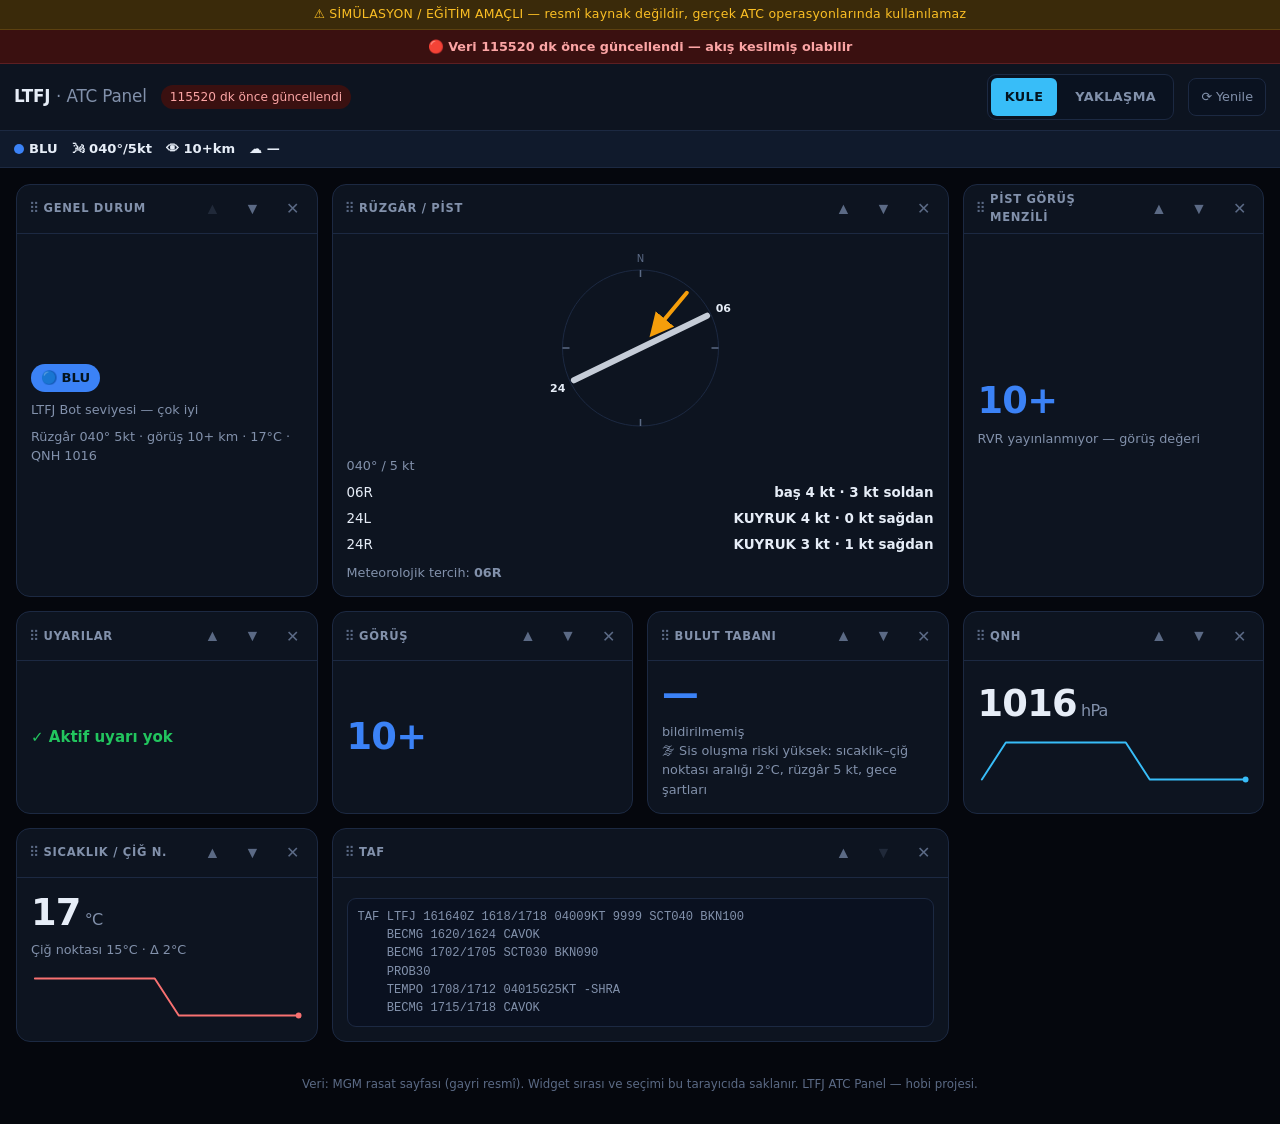
==== commit 55b25ae3: "Havacılık veri semantiği: RVR qualifier, kanonik pist-rüzgârı kaynağı, değişken rüzgâr, provenance e" ====
--- a/panel.html
+++ b/panel.html
@@ -494,8 +494,8 @@
     if (!m.renk) { govde.innerHTML = '<span class="bos">renk durumu hesaplanamadı</span>'; return; }
     var kod = m.renk[0], aciklama = m.renk[1];
     govde.innerHTML =
-      '<div class="rozet" style="background:' + (RENK_KODU[kod] || "#666") + '">' + (RENK_SIMGE[kod] || "") + " " + kod + "</div>" +
-      '<div class="alt-satir">' + esc(aciklama) + "</div>" +
+      '<div class="rozet" title="LTFJ Bot durum seviyesi — resmî ICAO CAT I/II/III kategorisi değildir" style="background:' + (RENK_KODU[kod] || "#666") + '">' + (RENK_SIMGE[kod] || "") + " " + kod + "</div>" +
+      '<div class="alt-satir">LTFJ Bot seviyesi — ' + esc(aciklama) + "</div>" +
       '<div class="alt-satir">' + esc(m.ozet) + "</div>";
   }
 
@@ -546,7 +546,7 @@
     }).join("");
 
     govde.innerHTML = svg + altbilgi + (pistler ? '<ul class="liste">' + pistler + "</ul>" : '<span class="bos">pist bileşeni yok</span>') +
-      (m.tercih_pist ? '<div class="alt-satir">Uygun pist: <b>' + esc(m.tercih_pist) + "</b></div>" : "");
+      (m.tercih_pist ? '<div class="alt-satir">Meteorolojik tercih: <b>' + esc(m.tercih_pist) + "</b></div>" : "");
   }
 
   function renkliGovde(deger, birim, renkKodu, altSatir) {
@@ -609,7 +609,7 @@
     var m = v && v.metar;
     if (!m) return bosMetar(govde);
     var madde = (m.dikkat || []).slice();
-    if (m.prs && m.prs.length) madde.push("Tercihli pist sistemi askıda: " + m.prs.join(", "));
+    if (m.prs && m.prs.length) madde.push("PRS için kısıtlayıcı koşul (METAR'a göre): " + m.prs.join(", "));
     if (!madde.length) { govde.innerHTML = '<span class="dikkat-ok">✓ Aktif uyarı yok</span>'; return; }
     govde.innerHTML = '<ul class="dikkat-liste">' + madde.map(function (s) { return "<li>" + esc(s) + "</li>"; }).join("") + "</ul>";
   }
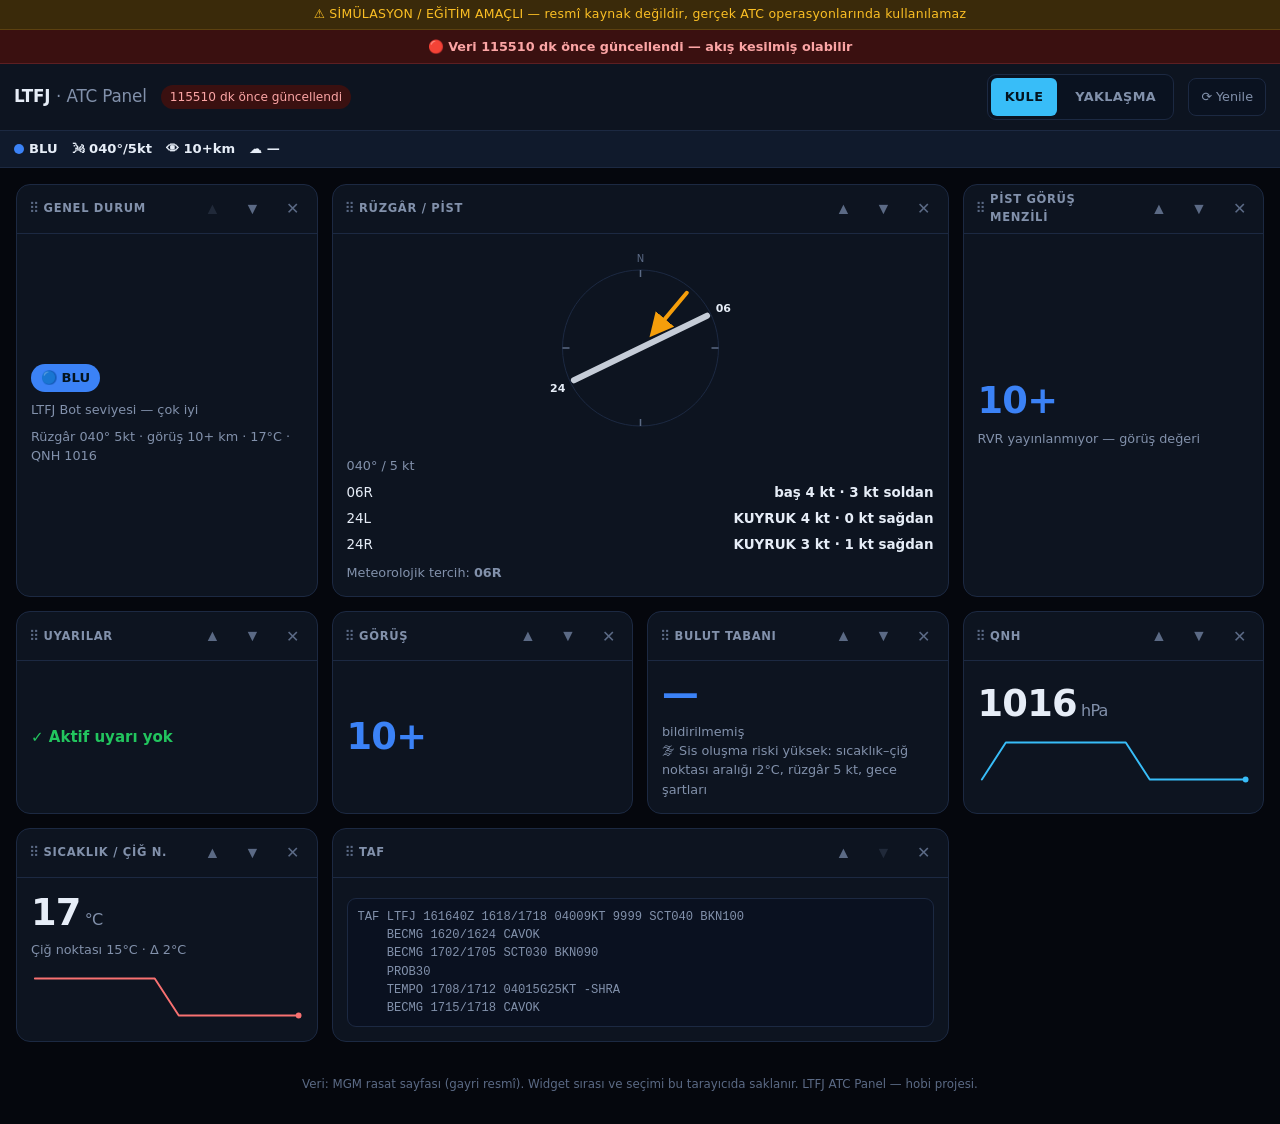
==== commit 4b185fd5: "Ortalama yön + ayrı değişken-yön grubu artık gizlenmiyor _ruzgar_yazi() (ltfj_analiz.py) bir ORTALAM" ====
--- a/panel.html
+++ b/panel.html
@@ -502,7 +502,7 @@
   function renderRuzgar(govde, v) {
     var m = v && v.metar;
     if (!m) return bosMetar(govde);
-    var yon = m.ruzgar.yon, hiz = m.ruzgar.hiz, hamle = m.ruzgar.hamle;
+    var yon = m.ruzgar.yon, hiz = m.ruzgar.hiz, hamle = m.ruzgar.hamle, degisken = m.ruzgar.degisken;
     var cx = 100, cy = 100, r = 78;
     var svg = '<svg viewBox="0 0 200 200" width="100%" height="200" style="display:block">';
     // pusula halkasi
@@ -534,8 +534,14 @@
     }
     svg += "</svg>";
 
+    // yon RAPORLANMIS olsa bile ayrica bir degisken-yon araligi (ör.
+    // "020V090") varsa bunu sessizce atlamayalim - tek bir kesin yonmus
+    // gibi gorunmesin.
+    var degiskenMetni = (degisken && degisken.length === 2)
+      ? " (değişken " + String(degisken[0]).padStart(3, "0") + "°–" + String(degisken[1]).padStart(3, "0") + "°)"
+      : "";
     var altbilgi = '<div class="alt-satir">' + (yon != null ? (String(yon).padStart(3, "0") + "°") : "VRB") +
-      (hiz != null ? " / " + hiz + " kt" : "") + (hamle ? " (hamle " + hamle + " kt)" : "") + "</div>";
+      (hiz != null ? " / " + hiz + " kt" : "") + (hamle ? " (hamle " + hamle + " kt)" : "") + degiskenMetni + "</div>";
 
     var pistler = (m.pistler || []).map(function (p) {
       var yanTxt = p.yan.toFixed(0) + " kt " + esc(p.yan_taraf);
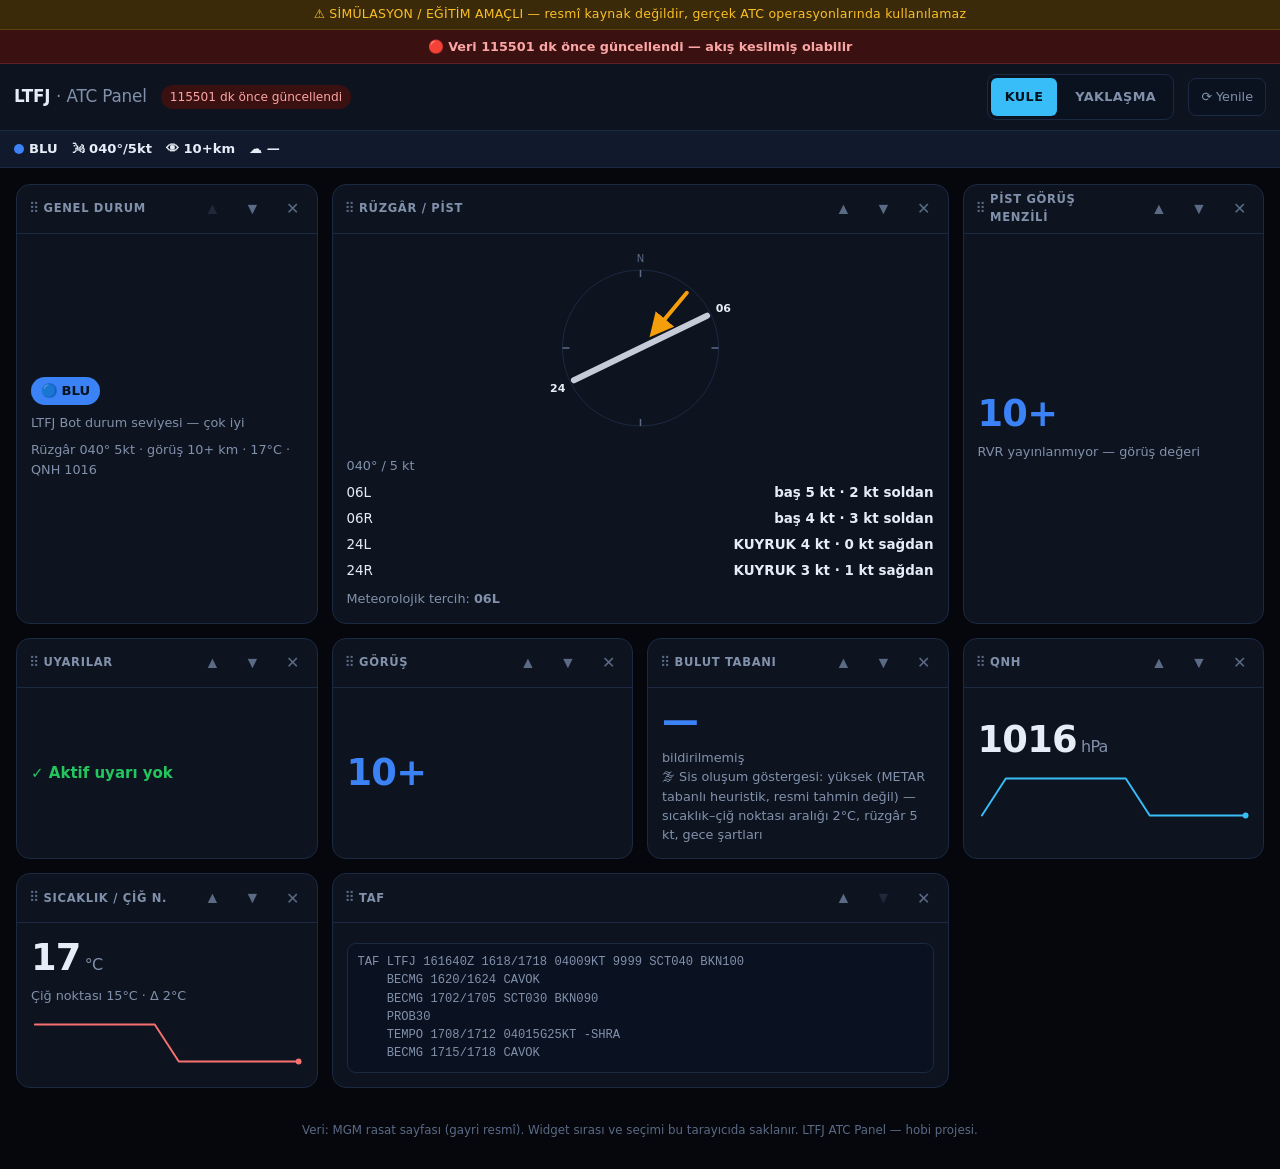
==== commit b932ebd5: "ATC panelindeki eksik "durum" kelimesini düzelt, renk etiketini tek kaynağa bağla Ekran görüntüsünde" ====
--- a/panel.html
+++ b/panel.html
@@ -493,9 +493,15 @@
     if (!m) return bosMetar(govde);
     if (!m.renk) { govde.innerHTML = '<span class="bos">renk durumu hesaplanamadı</span>'; return; }
     var kod = m.renk[0], aciklama = m.renk[1];
+    // Etiket panel_veri.json'daki renk_etiketi alanindan (ltfj_pist.RENK_ETIKETI
+    // ile ayni kaynak) geliyor - burada ayrica sabit metin YAZMIYORUZ ki
+    // Telegram/web sayfasiyla sessizce farklilasmasin. Alan eski bir
+    // panel_veri.json'da yoksa (henuz yeniden uretilmemis) makul bir
+    // varsayilana duser.
+    var renkEtiketi = m.renk_etiketi || "LTFJ Bot durum seviyesi";
     govde.innerHTML =
-      '<div class="rozet" title="LTFJ Bot durum seviyesi — resmî ICAO CAT I/II/III kategorisi değildir" style="background:' + (RENK_KODU[kod] || "#666") + '">' + (RENK_SIMGE[kod] || "") + " " + kod + "</div>" +
-      '<div class="alt-satir">LTFJ Bot seviyesi — ' + esc(aciklama) + "</div>" +
+      '<div class="rozet" title="' + esc(renkEtiketi) + ' — resmî ICAO CAT I/II/III kategorisi değildir" style="background:' + (RENK_KODU[kod] || "#666") + '">' + (RENK_SIMGE[kod] || "") + " " + kod + "</div>" +
+      '<div class="alt-satir">' + esc(renkEtiketi) + ' — ' + esc(aciklama) + "</div>" +
       '<div class="alt-satir">' + esc(m.ozet) + "</div>";
   }
 
